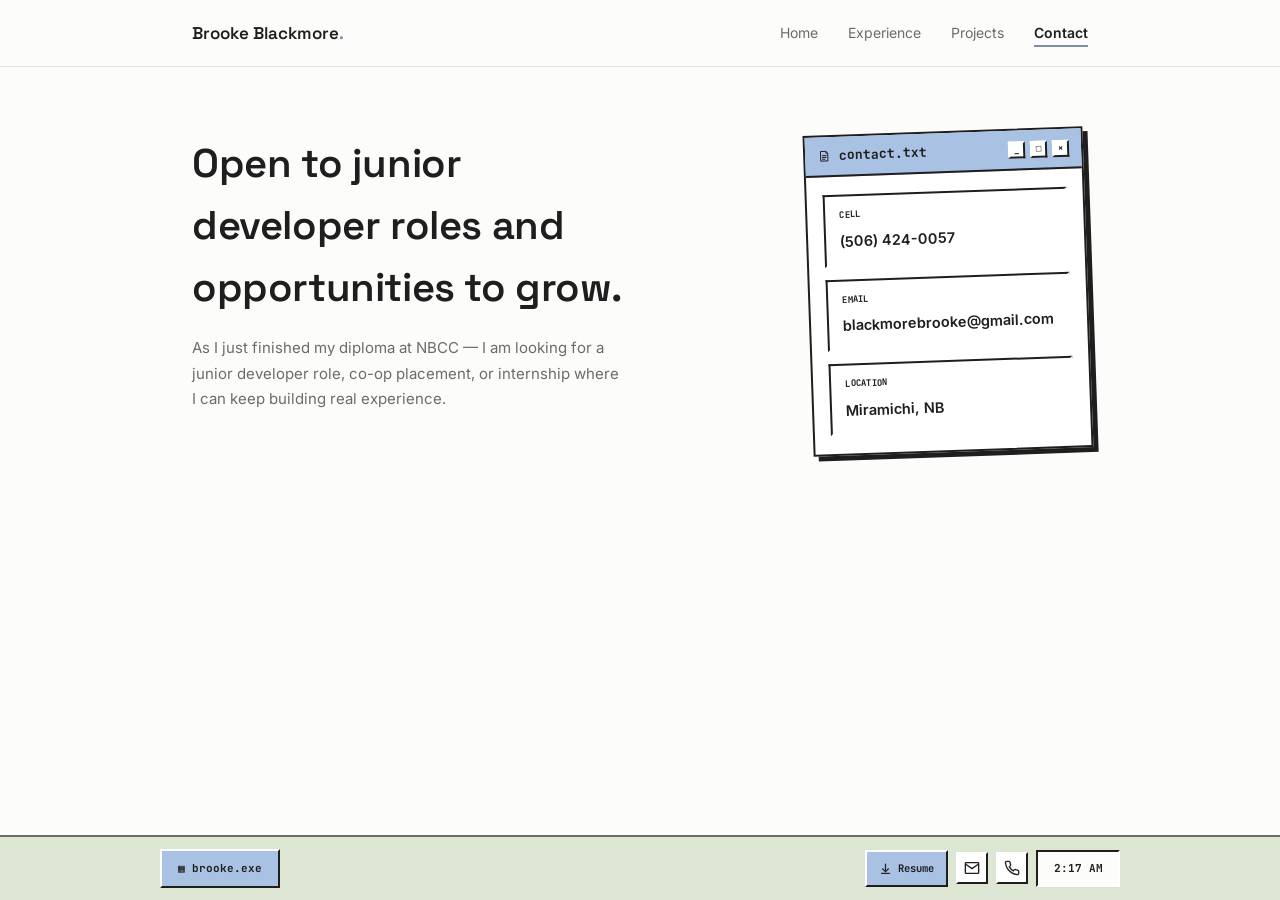
==== contact.html @ afb251f1 "Original site" ====
<!doctype html>
<html lang="en">
  <head>
    <meta charset="UTF-8" />
    <meta name="viewport" content="width=device-width, initial-scale=1.0" />
    <title>Contact — Brooke Blackmore</title>
    <meta
      name="description"
      content="Contact Brooke Blackmore — Miramichi, New Brunswick."
    />
    <link rel="preconnect" href="https://fonts.googleapis.com" />
    <link
      href="https://fonts.googleapis.com/css2?family=Space+Grotesk:wght@500;600;700&family=Caveat:wght@600;700&family=JetBrains+Mono:wght@400;500;600;700&family=Inter:wght@400;500;600&display=swap"
      rel="stylesheet"
    />
    <link rel="stylesheet" href="styles/base.css" />
    <link rel="stylesheet" href="styles/contact.css" />
  </head>
  <body>
    <header>
      <div class="wrap">
        <nav>
          <a href="index.html" class="brand"
            >Brooke Blackmore<span class="dot">.</span></a
          >
          <ul class="navlinks">
            <li><a href="index.html">Home</a></li>
            <li><a href="experience.html">Experience</a></li>
            <li><a href="projects.html">Projects</a></li>
            <li><a href="contact.html" class="current">Contact</a></li>
          </ul>
        </nav>
      </div>
    </header>

    <main>
      <section class="page-hero contact-hero">
        <div class="wrap">
          <div class="hero-inner">
            <h1>Open to junior developer roles and opportunities to grow.</h1>
            <p>
              As I just finished my diploma at NBCC — I am looking for a junior
              developer role, co-op placement, or internship where I can keep
              building real experience.
            </p>
          </div>

          <retro-window
            class="contact-win"
            title="contact.txt"
            icon="file"
            bar="blueberry"
          >
            <div class="field">
              <span class="field-label">CELL</span>
              <a href="tel:+15064240057" class="contact-value"
                >(506) 424-0057</a
              >
            </div>
            <div class="field">
              <span class="field-label">EMAIL</span>
              <a href="mailto:blackmorebrooke@gmail.com" class="contact-value"
                >blackmorebrooke@gmail.com</a
              >
            </div>
            <div class="field">
              <span class="field-label">LOCATION</span>
              <span class="contact-value">Miramichi, NB</span>
            </div>
          </retro-window>
        </div>
      </section>
    </main>

    <footer>
      <div class="taskbar">
        <div class="wrap taskbar-inner">
          <a href="index.html" class="taskbar-start">▦ brooke.exe</a>
          <div class="taskbar-tray">
            <a
              href="images/Brooke_Blackmore_Resume_2026.pdf"
              download
              class="tray-btn"
              title="Download resume"
            >
              <svg
                viewBox="0 0 24 24"
                fill="none"
                stroke="currentColor"
                stroke-width="2.2"
              >
                <path d="M12 3v13" />
                <path d="M6 12l6 6 6-6" />
                <path d="M4 21h16" />
              </svg>
              Resume
            </a>
            <a
              href="mailto:blackmorebrooke@gmail.com"
              class="tray-icon"
              title="Email"
              aria-label="Email"
            >
              <svg
                viewBox="0 0 24 24"
                fill="none"
                stroke="currentColor"
                stroke-width="2"
              >
                <rect x="2" y="4" width="20" height="16" rx="1" />
                <path d="M2 6l10 7 10-7" />
              </svg>
            </a>
            <a
              href="tel:+15064240057"
              class="tray-icon"
              title="Call"
              aria-label="Call"
            >
              <svg
                viewBox="0 0 24 24"
                fill="none"
                stroke="currentColor"
                stroke-width="2"
              >
                <path
                  d="M22 16.9v3a2 2 0 0 1-2.2 2 19.8 19.8 0 0 1-8.6-3 19.5 19.5 0 0 1-6-6 19.8 19.8 0 0 1-3-8.7A2 2 0 0 1 4.1 2h3a2 2 0 0 1 2 1.7c.1 1 .3 2 .7 3a2 2 0 0 1-.4 2.1L8 10.3a16 16 0 0 0 6 6l1.5-1.5a2 2 0 0 1 2-.4c1 .3 2 .5 3 .7a2 2 0 0 1 1.5 2.1Z"
                />
              </svg>
            </a>
            <span class="tray-clock" id="taskbarClock">--:--</span>
          </div>
        </div>
      </div>
    </footer>

    <script src="retro-window.js"></script>

    <script>
      function updateTaskbarClock() {
        var el = document.getElementById("taskbarClock");
        if (!el) return;
        var now = new Date();
        var h = now.getHours();
        var m = String(now.getMinutes()).padStart(2, "0");
        var ampm = h >= 12 ? "PM" : "AM";
        h = h % 12;
        if (h === 0) h = 12;
        el.textContent = h + ":" + m + " " + ampm;
      }
      updateTaskbarClock();
      setInterval(updateTaskbarClock, 15000);
    </script>
  </body>
</html>
---- styles/base.css ----
:root {
  --white: #ffffff;
  --wash: #fcfcfa;
  --ink: #1e1e1e;
  --ink-dim: #6b6b6b;
  --sage: #dce6d3;
  --blueberry: #a9c2e3;
  --blueberry-dark: #7c8caa;
  --greige: #f0f4ec;
  --greige-mid: #edf2e8;
  --greige-dark: #e0ddd7;
  --display: "Space Grotesk", sans-serif;
  --hand: "Caveat", cursive;
  --pixel: "JetBrains Mono", monospace;
  --sans: "Inter", sans-serif;
}

* {
  margin: 0;
  padding: 0;
  box-sizing: border-box;
}

html {
  scroll-behavior: smooth;
  height: 100%;
}

body {
  background: var(--wash);
  color: var(--ink);
  font-family: var(--sans);
  line-height: 1.55;
  overflow-x: hidden;
  min-height: 100%;
  display: flex;
  flex-direction: column;
}

main {
  flex: 1 0 auto;
}

a {
  color: inherit;
}

::selection {
  background: var(--blueberry-dark);
  color: var(--white);
}

:focus-visible {
  outline: 2px solid var(--blueberry-dark);
  outline-offset: 3px;
}

.wrap {
  max-width: 960px;
  margin: 0 auto;
  padding: 0 32px;
  position: relative;
}
@media (max-width: 640px) {
  .wrap {
    padding: 0 20px;
  }
}

h1,
h2,
h3 {
  font-family: var(--display);
  font-weight: 600;
  letter-spacing: -0.01em;
}

/* nav bar */
header {
  position: sticky;
  top: 0;
  z-index: 50;
  background: rgba(252, 252, 250, 0.9);
  backdrop-filter: blur(8px);
  border-bottom: 1px solid rgba(30, 30, 30, 0.12);
}
nav {
  display: flex;
  justify-content: space-between;
  align-items: center;
  padding: 20px 0;
}
.brand {
  font-family: var(--display);
  font-size: 17px;
  font-weight: 600;
  text-decoration: none;
}
.brand .dot {
  color: var(--blueberry-dark);
}
.navlinks {
  display: flex;
  gap: 30px;
  list-style: none;
  font-size: 14px;
}
.navlinks a {
  text-decoration: none;
  color: var(--ink-dim);
  transition: color 0.2s ease;
  padding-bottom: 4px;
}
.navlinks a:hover {
  color: var(--ink);
}
.navlinks a.current {
  color: var(--ink);
  font-weight: 600;
  border-bottom: 2px solid var(--blueberry-dark);
}
@media (max-width: 640px) {
  .navlinks {
    gap: 16px;
    font-size: 12.5px;
  }
}

/* shared buttons/links/tags */
.status-tag {
  display: inline-block;
  font-family: var(--pixel);
  font-size: 10px;
  font-weight: 600;
  background: var(--blueberry);
  border: 2px solid var(--ink);
  padding: 5px 10px;
  margin-bottom: 16px;
}
.bevel-btn {
  font-family: var(--display);
  font-weight: 600;
  font-size: 13.5px;
  padding: 11px 22px;
  background: var(--white);
  border: 2px solid;
  border-color: #fff var(--ink) var(--ink) #fff;
  box-shadow: 2px 2px 0 var(--ink);
  text-decoration: none;
  color: var(--ink);
  display: inline-block;
  cursor: pointer;
  transition: transform 0.2s ease;
}
.bevel-btn:hover {
  transform: translateY(-2px);
}
.bevel-btn.fill {
  background: var(--blueberry);
}

.inline-link {
  color: var(--ink);
  font-weight: 600;
  text-decoration: none;
  border-bottom: 2px solid var(--blueberry-dark);
  padding-bottom: 1px;
  transition: color 0.2s ease;
}
.inline-link:hover {
  color: var(--blueberry-dark);
}

.tag {
  display: inline-block;
  font-family: var(--pixel);
  font-size: 9.5px;
  font-weight: 600;
  letter-spacing: 0.04em;
  text-transform: uppercase;
  color: var(--ink);
  background: var(--sage);
  border: 2px solid var(--ink);
  padding: 4px 9px;
}

/* reusable window component */
retro-window {
  display: block;
}
.win {
  background: var(--white);
  border: 2px solid var(--ink);
  box-shadow: 5px 5px 0 var(--ink);
}
.win-bar {
  display: flex;
  align-items: center;
  justify-content: space-between;
  padding: 9px 12px;
  border-bottom: 2px solid var(--ink);
  font-family: var(--pixel);
  font-size: 13px;
  font-weight: 700;
  color: var(--ink);
  background: var(--sage);
}
/* win-bar color modifiers, set with retro-window's bar="" attribute */
.win-bar.blueberry {
  background: var(--blueberry);
}
.win-bar.greige {
  background: var(--greige);
}
.win-title {
  display: flex;
  align-items: center;
  gap: 8px;
}
.win-title-icon {
  width: 14px;
  height: 12px;
  flex-shrink: 0;
  color: var(--ink);
}
.win-controls {
  display: flex;
  gap: 5px;
}
.win-btn {
  width: 17px;
  height: 17px;
  background: var(--white);
  border: 2px solid;
  border-color: #fff var(--ink) var(--ink) #fff;
  display: flex;
  align-items: center;
  justify-content: center;
  font-family: var(--pixel);
  font-size: 9px;
  line-height: 1;
}
.win-body {
  padding: 18px 16px;
}
.win-body .field-group {
  margin-bottom: 16px;
}
.win-body .field-group:last-child {
  margin-bottom: 0;
}

/* chip/field components */
.field {
  border: 2px solid;
  border-color: var(--ink) #fff #fff var(--ink);
  background: var(--white);
  padding: 12px 14px;
  margin-bottom: 12px;
}
.field:last-child {
  margin-bottom: 0;
}
.field-label {
  font-family: var(--pixel);
  font-size: 9px;
  font-weight: 700;
  color: var(--ink);
  margin-bottom: 8px;
  display: block;
  letter-spacing: 0.03em;
}
.field-group {
  margin-bottom: 28px;
}
.field-group:last-child {
  margin-bottom: 0;
}
.field-group .field-label {
  font-size: 11.5px;
  margin-bottom: 10px;
}
.chip-row {
  display: flex;
  flex-wrap: wrap;
  gap: 6px;
}
.chip {
  font-size: 11.5px;
  font-weight: 500;
  padding: 5px 10px;
  border: 2px solid;
  border-color: #fff var(--ink) var(--ink) #fff;
  background: var(--wash);
  transition: transform 0.2s cubic-bezier(0.34, 1.56, 0.64, 1);
  display: inline-block;
}
.chip:hover {
  transform: translateY(-2px) rotate(-2deg);
}

/* sections */
section {
  padding: 60px 0;
}
section.tight {
  padding: 50px 0;
}
section + section {
  border-top: 1px solid rgba(30, 30, 30, 0.1);
}

.scrap-label {
  font-family: var(--hand);
  font-size: 26px;
  color: var(--ink-dim);
  display: inline-block;
  margin-bottom: 16px;
  transform: rotate(-1.5deg);
}

/* page hero */
.page-hero {
  padding: 60px 0 20px;
}
.page-hero h1 {
  font-size: clamp(32px, 5vw, 46px);
  margin-top: 6px;
}
.page-hero p {
  margin-top: 18px;
  color: var(--ink-dim);
  font-size: 15.5px;
  max-width: 64ch;
  line-height: 1.7;
}

/* footer (taskbar) */
footer {
  margin-top: 0;
  flex-shrink: 0;
}
.taskbar {
  background: var(--sage);
  border-top: 2px solid var(--ink-dim);
}
.taskbar-inner {
  display: flex;
  justify-content: space-between;
  align-items: center;
  padding: 12px 0;
  flex-wrap: wrap;
  gap: 12px;
}
.taskbar-start {
  display: inline-flex;
  align-items: center;
  gap: 8px;
  font-family: var(--pixel);
  font-weight: 700;
  font-size: 11px;
  padding: 9px 16px;
  border: 2px solid;
  border-color: #fff var(--ink) var(--ink) #fff;
  background: var(--blueberry);
  color: var(--ink);
  text-decoration: none;
  transition: transform 0.15s ease;
}
.taskbar-start:hover {
  transform: translateY(-1px);
}
.taskbar-start:active {
  border-color: var(--ink) #fff #fff var(--ink);
  transform: translateY(0);
}

.taskbar-tray {
  display: flex;
  align-items: center;
  gap: 8px;
  flex-wrap: wrap;
}

/* resume download button */
.tray-btn {
  display: inline-flex;
  align-items: center;
  gap: 6px;
  font-family: var(--pixel);
  font-weight: 700;
  font-size: 10.5px;
  padding: 8px 12px;
  border: 2px solid;
  border-color: #fff var(--ink) var(--ink) #fff;
  background: var(--blueberry);
  color: var(--ink);
  text-decoration: none;
  transition:
    transform 0.15s ease,
    background 0.15s ease;
}
.tray-btn:hover {
  transform: translateY(-1px);
  background: var(--blueberry);
}
.tray-btn svg {
  width: 13px;
  height: 13px;
}

.tray-icon {
  width: 32px;
  height: 32px;
  display: flex;
  align-items: center;
  justify-content: center;
  border: 2px solid;
  border-color: #fff var(--ink) var(--ink) #fff;
  background: var(--white);
  text-decoration: none;
  color: var(--ink);
  transition: background 0.15s ease;
}
.tray-icon:hover {
  background: var(--sage);
}
.tray-icon svg {
  width: 16px;
  height: 16px;
}

.tray-clock {
  font-family: var(--pixel);
  font-weight: 700;
  font-size: 11px;
  border: 2px solid;
  border-color: var(--ink) #fff #fff var(--ink);
  padding: 8px 12px;
  background: var(--wash);
  color: var(--ink);
  min-width: 84px;
  text-align: center;
}
---- styles/contact.css ----
/* hero (2 columns) */
.contact-hero .wrap {
  display: flex;
  gap: 40px;
  align-items: flex-start;
  justify-content: space-between;
  flex-wrap: wrap;
}
.contact-hero .hero-inner {
  max-width: 440px;
  flex: 1 1 320px;
}
.contact-hero h1 {
  font-size: clamp(28px, 4vw, 40px);
  margin-top: 6px;
}
.contact-hero p {
  margin-top: 16px;
  color: var(--ink-dim);
  font-size: 15px;
  max-width: 48ch;
}

/* contact window */
.contact-win {
  flex: 0 0 280px;
  width: 280px;
  margin-top: 4px;
  transform: rotate(-2deg);
}
@media (max-width: 760px) {
  .contact-win {
    flex: 1 1 100%;
    width: 100%;
    max-width: 340px;
    transform: rotate(-1deg);
  }
}
.contact-win .field:last-child {
  margin-bottom: 0;
}
.contact-value {
  font-size: 14.5px;
  font-weight: 600;
  color: var(--ink);
  text-decoration: none;
  display: block;
  transition: color 0.2s ease;
}
a.contact-value:hover {
  color: var(--blueberry-dark);
}
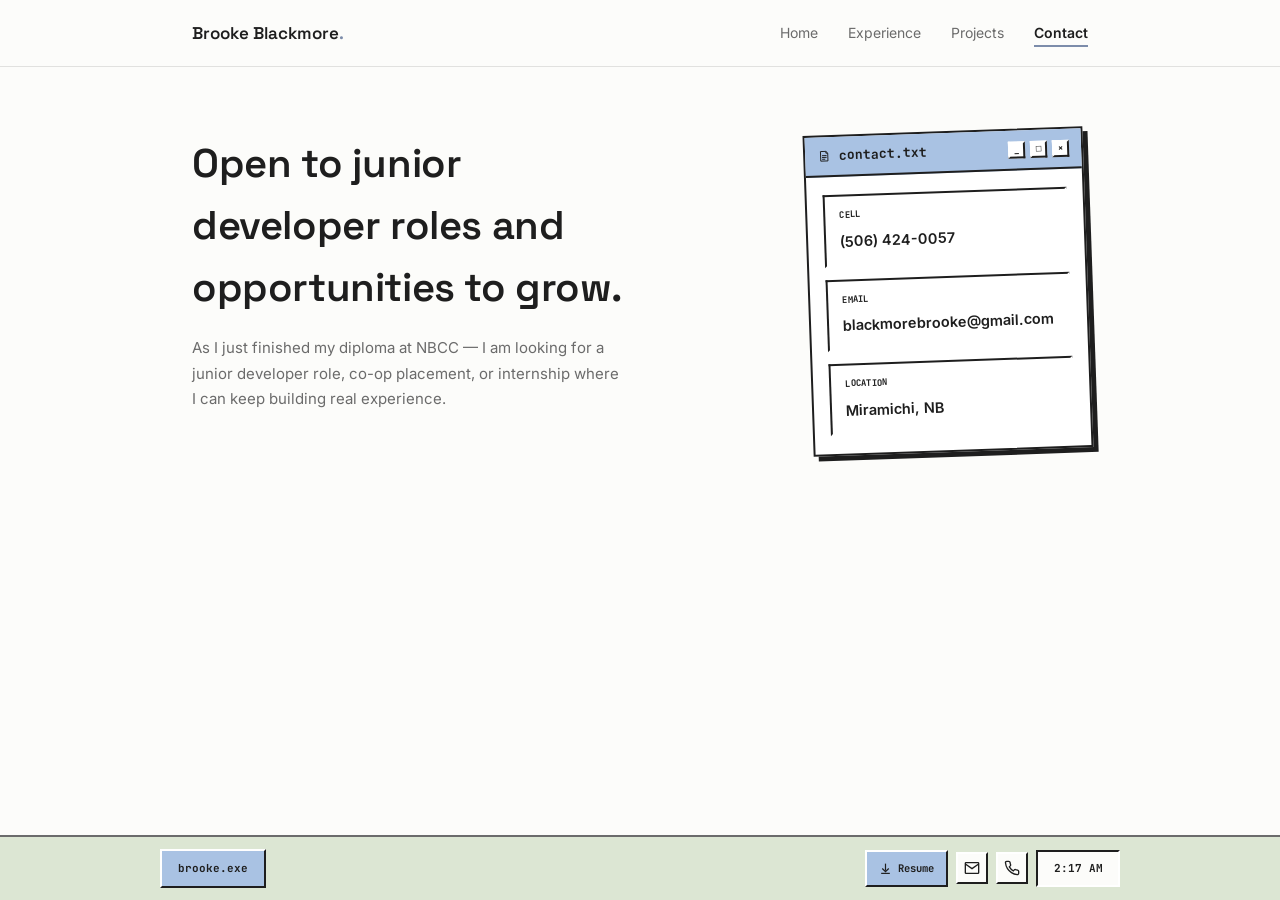
==== commit 6a8c5255: "Made the scrap card in index.html links. Removed icon before brooke.exe in footers. Fixed some parag" ====
--- a/contact.html
+++ b/contact.html
@@ -75,7 +75,7 @@
     <footer>
       <div class="taskbar">
         <div class="wrap taskbar-inner">
-          <a href="index.html" class="taskbar-start">▦ brooke.exe</a>
+          <a href="index.html" class="taskbar-start">brooke.exe</a>
           <div class="taskbar-tray">
             <a
               href="images/Brooke_Blackmore_Resume_2026.pdf"
--- a/styles/base.css
+++ b/styles/base.css
@@ -417,7 +417,7 @@
   justify-content: center;
   border: 2px solid;
   border-color: #fff var(--ink) var(--ink) #fff;
-  background: var(--white);
+  background: var(--wash);
   text-decoration: none;
   color: var(--ink);
   transition: background 0.15s ease;
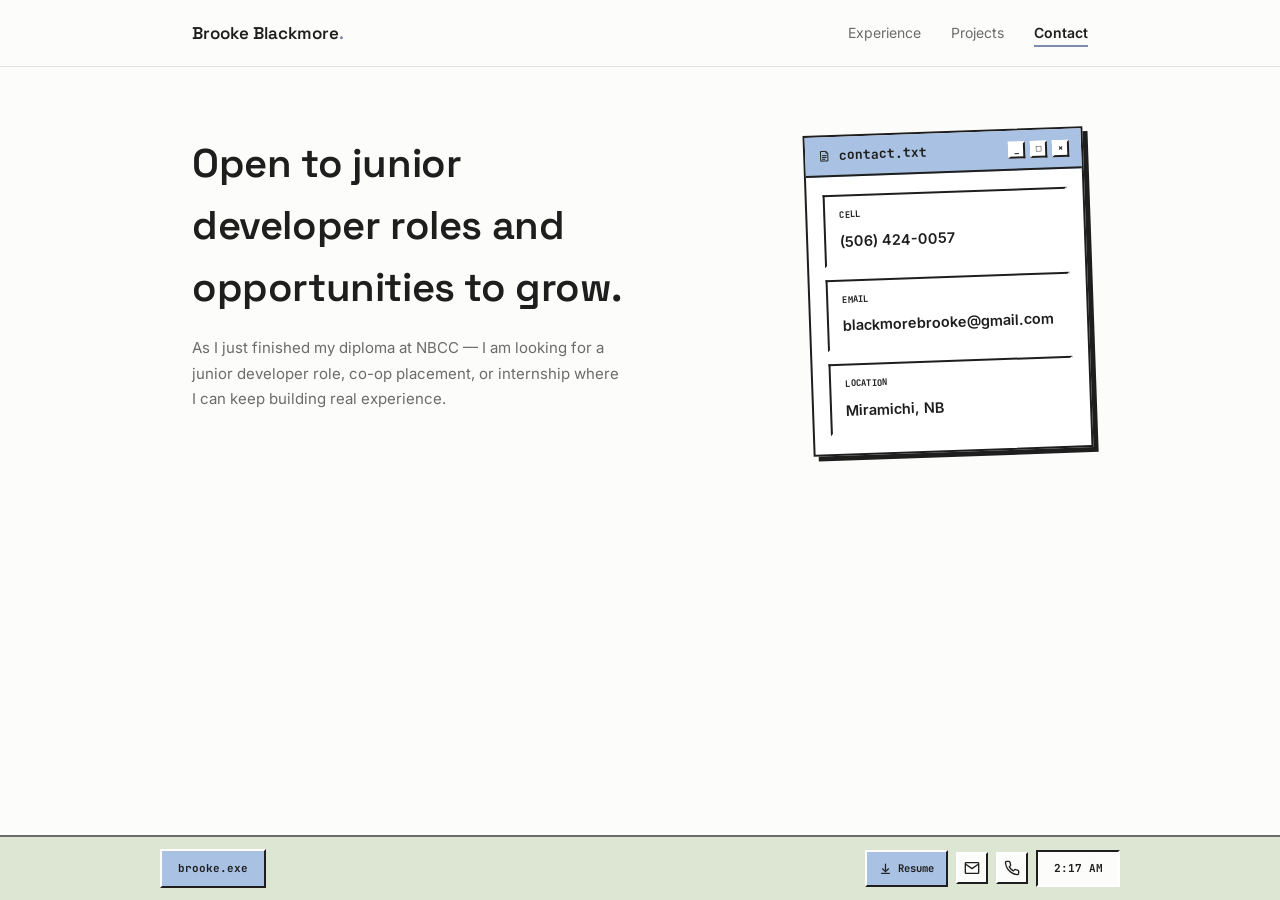
==== commit 0bf21d0f: "Changed homepage status color, reworked projects page, and removed home from nav bar." ====
--- a/contact.html
+++ b/contact.html
@@ -24,7 +24,6 @@
             >Brooke Blackmore<span class="dot">.</span></a
           >
           <ul class="navlinks">
-            <li><a href="index.html">Home</a></li>
             <li><a href="experience.html">Experience</a></li>
             <li><a href="projects.html">Projects</a></li>
             <li><a href="contact.html" class="current">Contact</a></li>
--- a/styles/base.css
+++ b/styles/base.css
@@ -9,6 +9,7 @@
   --greige: #f0f4ec;
   --greige-mid: #edf2e8;
   --greige-dark: #e0ddd7;
+  --yellow: #f1ee8e;
   --display: "Space Grotesk", sans-serif;
   --hand: "Caveat", cursive;
   --pixel: "JetBrains Mono", monospace;
@@ -132,7 +133,7 @@
   font-family: var(--pixel);
   font-size: 10px;
   font-weight: 600;
-  background: var(--blueberry);
+  background: var(--yellow);
   border: 2px solid var(--ink);
   padding: 5px 10px;
   margin-bottom: 16px;
--- a/styles/contact.css
+++ b/styles/contact.css
@@ -33,7 +33,7 @@
     flex: 1 1 100%;
     width: 100%;
     max-width: 340px;
-    transform: rotate(-1deg);
+    transform: rotate(0deg);
   }
 }
 .contact-win .field:last-child {
